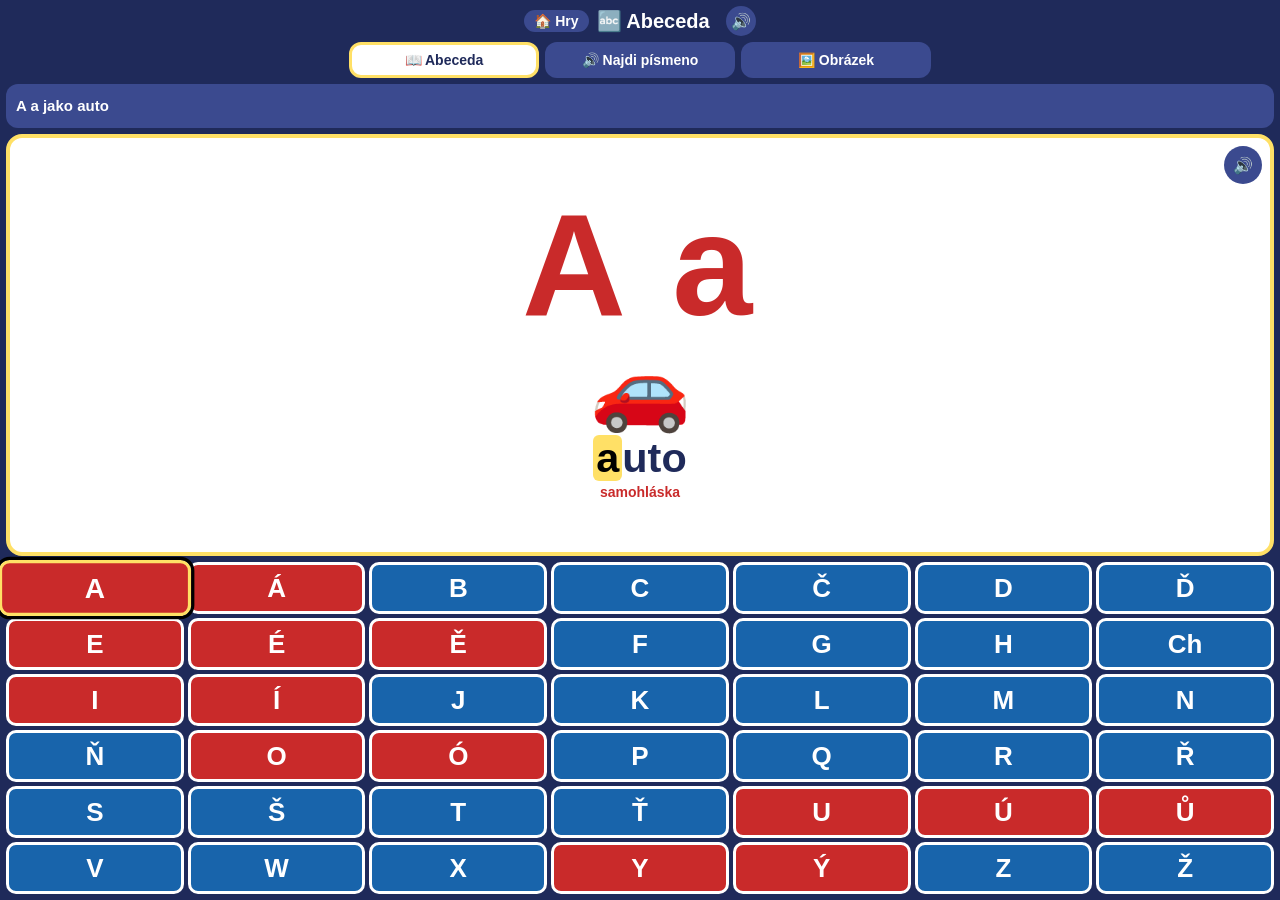
==== abeceda/index.html @ af2f3ff2 "Přidán rozcestník her a hry Abeceda a Psaní s českým hlasem." ====
<!DOCTYPE html>
<html lang="cs">
<head>
<meta charset="UTF-8">
<meta name="viewport" content="width=device-width, initial-scale=1, viewport-fit=cover">
<title>Abeceda</title>
<link rel="stylesheet" href="../spolecne/spolecne.css">
<style>
  main { flex: 1; min-height: 0; display: flex; flex-direction: column; gap: 6px; }
  #karta, #otazka {
    flex: 1; min-height: 0; background: #fff; color: #1f2a5a; border-radius: 16px; border: 4px solid #ffe066;
    display: flex; flex-direction: column; align-items: center; justify-content: center; gap: 2px; padding: 4px; position: relative; overflow: hidden;
  }
  #velkePismeno { font-size: min(16dvh, 24vw); line-height: 1.05; font-weight: bold; letter-spacing: .04em; }
  #velkePismeno.samo { color: #c92a2a; }
  #velkePismeno.souhl { color: #1864ab; }
  #obrazek { font-size: min(9dvh, 15vw); line-height: 1.1; }
  #slovo { font-size: min(4.6dvh, 8vw); font-weight: bold; }
  #slovo b { background: #ffe066; border-radius: 6px; padding: 0 3px; color: #000; }
  #druh { font-size: 14px; font-weight: bold; }
  #znovu { position: absolute; right: 8px; top: 8px; }

  #mrizka { flex: none; display: grid; grid-template-columns: repeat(7, 1fr); gap: 4px; }
  .dlazdice {
    border: 3px solid #fff; border-radius: 10px; height: clamp(34px, 6.3dvh, 52px); font-size: clamp(16px, 3.4dvh, 26px); font-weight: bold;
    font-family: inherit; color: #fff; cursor: pointer; padding: 0;
  }
  .dlazdice.samo { background: #c92a2a; }
  .dlazdice.souhl { background: #1864ab; }
  .dlazdice.vybrana { border-color: #ffe066; outline: 3px solid #000; transform: scale(1.08); z-index: 2; }

  #moznosti { flex: none; height: 42%; display: grid; grid-template-columns: 1fr 1fr; gap: 8px; }
  .moznost {
    border: 4px solid #fff; border-radius: 16px; font-size: min(14dvh, 22vw); font-weight: bold; font-family: inherit; color: #fff;
    cursor: pointer; background: #1864ab; box-shadow: 0 5px 0 rgba(0,0,0,.4);
  }
  .moznost:nth-child(2) { background: #c2255c; } .moznost:nth-child(3) { background: #2b8a3e; } .moznost:nth-child(4) { background: #d9480f; }
  .moznost:active { transform: translateY(4px); box-shadow: 0 1px 0 rgba(0,0,0,.4); }
  .moznost.spatne { animation: zatres .4s; opacity: .35; pointer-events: none; }
  .moznost.dobre { outline: 6px solid #ffe066; animation: pulz .5s 3; }
  #otazkaText { font-size: min(4.2dvh, 6.5vw); font-weight: bold; text-align: center; padding: 0 8px; }
  #reproduktor { font-size: min(14dvh, 22vw); background: none; border: none; cursor: pointer; color: inherit; line-height: 1; }
  .skryte { display: none !important; }
</style>
</head>
<body>
  <div id="top">
    <a class="domu" href="../">🏠 Hry</a>
    <h1>🔤 Abeceda</h1>
    <span class="hvezdy" id="hvezdy"></span>
    <button class="kulate" id="zvuk" title="Zvuk">🔊</button>
  </div>

  <div class="zalozky" id="zalozky">
    <button data-m="abeceda" class="aktivni">📖 Abeceda</button>
    <button data-m="najdi">🔊 Najdi písmeno</button>
    <button data-m="obrazek">🖼️ Obrázek</button>
  </div>

  <div id="hlaska">Klepni na písmeno a já ti ho přečtu.</div>

  <main>
    <section id="karta">
      <button class="kulate" id="znovu" title="Poslechnout znovu" style="width:38px;height:38px">🔊</button>
      <div id="velkePismeno"></div>
      <div id="obrazek"></div>
      <div id="slovo"></div>
      <div id="druh"></div>
    </section>
    <div id="mrizka"></div>

    <section id="otazka" class="skryte">
      <button id="reproduktor" title="Poslechnout znovu">🔊</button>
      <div id="otazkaText"></div>
    </section>
    <div id="moznosti" class="skryte"></div>
  </main>

<script src="../spolecne/spolecne.js"></script>
<script src="../spolecne/pismena.js"></script>
<script>
const $ = id => document.getElementById(id);
const SAMOHLASKY = new Set(["a","a2","e","e2","e3","i","i2","o","o2","u","u2","u3","y","y2"]);
const druhPismene = p => SAMOHLASKY.has(p.id) ? "samo" : "souhl";
const KOL = 10; // počet otázek v jednom kole

// nahrávky: karta_*, najdi_*, slovo_* + zpětná vazba
const jmena = ["ahoj", "spravne1", "spravne2", "spravne3", "spravne4", "zkus1", "zkus2", "otazka", "konec"];
PISMENA.forEach(p => { jmena.push("karta_" + p.id, "najdi_" + p.id); if (p.m3) jmena.push("slovo_" + p.id); });
Hry.nactiHlas("zvuky/", jmena);
Hry.nastavTlacitkoZvuku($("zvuk"));

let rezim = "abeceda", vybrane = null, kolo = 0, body = 0, spravnaOdpoved = null, zamceno = false, chyba = false;

function hlaska(t, cls = "") { const h = $("hlaska"); h.textContent = t; h.className = cls; }
const nahodne = (pole, n) => pole.slice().sort(() => Math.random() - .5).slice(0, n);

// ---------- Režim 1: procházení abecedy ----------
function sestavMrizku() {
  const m = $("mrizka"); m.innerHTML = "";
  PISMENA.forEach(p => {
    const b = document.createElement("button");
    b.className = "dlazdice " + druhPismene(p); b.id = "d_" + p.id; b.textContent = p.velke;
    b.onclick = () => ukazKartu(p, true);
    m.appendChild(b);
  });
}
function zvyraznene(p) {
  const s = p.slovo, i = s.toLowerCase().indexOf(p.male), d = p.male.length;
  return s.slice(0, i) + "<b>" + s.slice(i, i + d) + "</b>" + s.slice(i + d);
}
function ukazKartu(p, mluv) {
  vybrane = p;
  document.querySelectorAll(".dlazdice").forEach(d => d.classList.toggle("vybrana", d.id === "d_" + p.id));
  const v = $("velkePismeno");
  v.textContent = p.velke + " " + p.male; v.className = druhPismene(p);
  $("obrazek").textContent = p.emoji;
  $("slovo").innerHTML = zvyraznene(p);
  $("druh").textContent = (SAMOHLASKY.has(p.id) ? "samohláska" : "souhláska") + (p.kde === "uvnitr" ? " (ve slově)" : "");
  $("druh").style.color = SAMOHLASKY.has(p.id) ? "#c92a2a" : "#1864ab";
  hlaska(p.velke + " " + p.male + (p.kde === "zacatek" ? " jako " : " je ve slově ") + p.slovo);
  if (mluv) { Hry.zvuky.klik(); Hry.rekni("karta_" + p.id); }
}
$("znovu").onclick = () => { if (vybrane) Hry.rekni("karta_" + vybrane.id); };

// ---------- Režimy 2 a 3: hry ----------
function novaHra() {
  kolo = 0; body = 0;
  $("hvezdy").textContent = "";
  dalsiOtazka();
}
function dalsiOtazka() {
  if (kolo >= KOL) return konec();
  kolo++; zamceno = false; chyba = false;
  const zdroj = rezim === "obrazek" ? PISMENA.filter(p => p.m3) : PISMENA;
  const spravna = nahodne(zdroj, 1)[0];
  const spatne = nahodne(zdroj.filter(p => p.id !== spravna.id), 3);
  spravnaOdpoved = spravna;
  const mozn = $("moznosti"); mozn.innerHTML = "";
  nahodne([spravna, ...spatne], 4).forEach(p => {
    const b = document.createElement("button");
    b.className = "moznost"; b.textContent = p.velke + " " + p.male; b.dataset.id = p.id;
    b.onclick = () => odpoved(p, b);
    mozn.appendChild(b);
  });
  $("hvezdy").textContent = "⭐ " + body + "/" + KOL;
  if (rezim === "najdi") {
    $("reproduktor").textContent = "🔊";
    $("otazkaText").textContent = "Najdi písmeno, které slyšíš (" + kolo + "/" + KOL + ")";
    hlaska("Poslouchej a klepni na správné písmeno.");
  } else {
    $("reproduktor").textContent = spravna.emoji;
    $("otazkaText").textContent = "S jakým písmenem začíná tohle slovo? (" + kolo + "/" + KOL + ")";
    hlaska("Jaké písmeno je na začátku slova?");
  }
  prectiOtazku();
}
async function prectiOtazku() {
  if (!spravnaOdpoved) return;
  if (rezim === "najdi") Hry.rekni("najdi_" + spravnaOdpoved.id, { delay: 250 });
  else { await Hry.rekni("slovo_" + spravnaOdpoved.id, { delay: 250 }); if (!zamceno) Hry.rekni("otazka"); }
}
$("reproduktor").onclick = prectiOtazku;

async function odpoved(p, btn) {
  if (zamceno) return;
  if (p.id === spravnaOdpoved.id) {
    zamceno = true;
    btn.classList.add("dobre");
    if (!chyba) body++;
    $("hvezdy").textContent = "⭐ " + body + "/" + KOL;
    Hry.zvuky.spravne();
    hlaska("✔ " + p.velke + " " + p.male + (p.kde === "zacatek" ? " jako " : " je ve slově ") + p.slovo, "dobre");
    if (rezim === "obrazek") $("otazkaText").textContent = p.slovo;
    await Hry.rekni("karta_" + p.id, { delay: 300 });
    await Hry.sleep(400);
    dalsiOtazka();
  } else {
    chyba = true;
    btn.classList.add("spatne");
    Hry.zvuky.spatne();
    hlaska("To není ono. Zkus to znovu!", "spatne");
    await Hry.rekni("zkus", { delay: 250 });
    if (!zamceno) prectiOtazku();
  }
}
function konec() {
  zamceno = true;
  const vse = body === KOL;
  hlaska("Hotovo! Máš " + body + " z " + KOL + " hvězdiček. Zahraj si znovu!", "dobre");
  Hry.zvuky.fanfara();
  Hry.oslava(vse, vse ? "🏆 Bezchybně! 🏆" : "🎉 Hotovo! 🎉");
  Hry.rekni("konec", { delay: 1200 });
  $("moznosti").innerHTML = '<button class="tlacitko" style="grid-column:1/3;font-size:24px" id="znovuHrat">🔄 Hrát znovu</button>';
  $("znovuHrat").onclick = () => { Hry.uklidOslavu(); novaHra(); };
}

// ---------- Přepínání režimů ----------
function nastavRezim(r) {
  rezim = r; Hry.zastav(); Hry.uklidOslavu(); spravnaOdpoved = null;
  document.querySelectorAll("#zalozky button").forEach(b => b.classList.toggle("aktivni", b.dataset.m === r));
  const abeceda = r === "abeceda";
  $("karta").classList.toggle("skryte", !abeceda); $("mrizka").classList.toggle("skryte", !abeceda);
  $("otazka").classList.toggle("skryte", abeceda); $("moznosti").classList.toggle("skryte", abeceda);
  if (abeceda) { $("hvezdy").textContent = ""; hlaska("Klepni na písmeno a já ti ho přečtu."); ukazKartu(vybrane || PISMENA[0], false); }
  else novaHra();
}
document.querySelectorAll("#zalozky button").forEach(b => b.onclick = () => { Hry.zvuky.klik(); nastavRezim(b.dataset.m); });

// uvítání při prvním dotyku (prohlížeč povolí zvuk až po dotyku)
let pozdraveno = false;
window.addEventListener("pointerdown", () => { if (pozdraveno) return; pozdraveno = true; if (rezim === "abeceda" && vybrane && vybrane.id === "a") Hry.rekni("ahoj", { delay: 600 }); });

sestavMrizku(); nastavRezim("abeceda");
</script>
</body>
</html>
---- spolecne/spolecne.css ----
/* Společný vzhled her: tmavě modré pozadí, velký kontrast pro projektor, vše se vejde na jednu obrazovku. */
* { box-sizing: border-box; -webkit-tap-highlight-color: transparent; }
html, body { height: 100%; }
body {
  margin: 0; font-family: "Trebuchet MS", "Comic Sans MS", sans-serif;
  background: #1f2a5a; color: #fff; height: 100dvh; overflow: hidden;
  display: flex; flex-direction: column; padding: 6px; gap: 6px;
  user-select: none; touch-action: manipulation;
}
a { color: inherit; }
#top { display: flex; gap: 8px; align-items: center; justify-content: center; flex-wrap: wrap; flex: none; }
#top h1 { margin: 0; font-size: 20px; }
.domu { text-decoration: none; background: #3b4a8f; border-radius: 14px; padding: 3px 10px; font-size: 14px; font-weight: bold; }
.hvezdy { font-size: 14px; letter-spacing: 1px; }
.kulate { width: 30px; height: 30px; border-radius: 50%; border: none; background: #3b4a8f; color: #fff; font-size: 16px; cursor: pointer; padding: 0; }
.tlacitko {
  border: none; border-radius: 12px; padding: 9px 8px; font-size: 16px; font-family: inherit; font-weight: bold;
  cursor: pointer; color: #fff; background: #5f3dc4; box-shadow: 0 3px 0 rgba(0,0,0,.35);
}
.tlacitko:active { transform: translateY(3px); box-shadow: 0 0 0 rgba(0,0,0,.35); }
.tlacitko:disabled { opacity: .45; cursor: not-allowed; }
.zalozky { display: flex; gap: 6px; justify-content: center; flex: none; }
.zalozky button {
  flex: 1; max-width: 190px; border: 3px solid transparent; border-radius: 12px; padding: 7px 4px; font-size: 14px;
  font-family: inherit; font-weight: bold; background: #3b4a8f; color: #fff; cursor: pointer;
}
.zalozky button.aktivni { background: #fff; color: #1f2a5a; border-color: #ffe066; }
#hlaska { height: 44px; font-size: 15px; font-weight: bold; line-height: 1.15; background: #3b4a8f; border-radius: 12px; padding: 4px 10px; display: flex; align-items: center; overflow: hidden; flex: none; }
#hlaska.dobre { background: #2b8a3e; }
#hlaska.spatne { background: #b02525; }

#confetti { position: fixed; inset: 0; width: 100%; height: 100%; pointer-events: none; z-index: 50; }
#banner {
  position: fixed; left: 50%; top: 32%; transform: translate(-50%, -50%) scale(0); z-index: 60; pointer-events: none;
  font-size: clamp(30px, 10vw, 76px); font-weight: bold; text-align: center; white-space: nowrap;
  color: #fff; text-shadow: 0 4px 0 #d9480f, 0 0 24px #ffd43b, 0 0 8px #000; opacity: 0;
}
#banner.show { animation: vyskoc 2.6s ease-out forwards; }
@keyframes vyskoc {
  0% { transform: translate(-50%, -50%) scale(0) rotate(-10deg); opacity: 0; }
  15% { transform: translate(-50%, -50%) scale(1.25) rotate(4deg); opacity: 1; }
  25% { transform: translate(-50%, -50%) scale(1) rotate(0); }
  80% { transform: translate(-50%, -50%) scale(1.05); opacity: 1; }
  100% { transform: translate(-50%, -60%) scale(1); opacity: 0; }
}
@keyframes zatres { 0%,100% { transform: translateX(0); } 25% { transform: translateX(-6px); } 75% { transform: translateX(6px); } }
@keyframes pulz { 0%,100% { transform: scale(.94); } 50% { transform: scale(1.04); } }
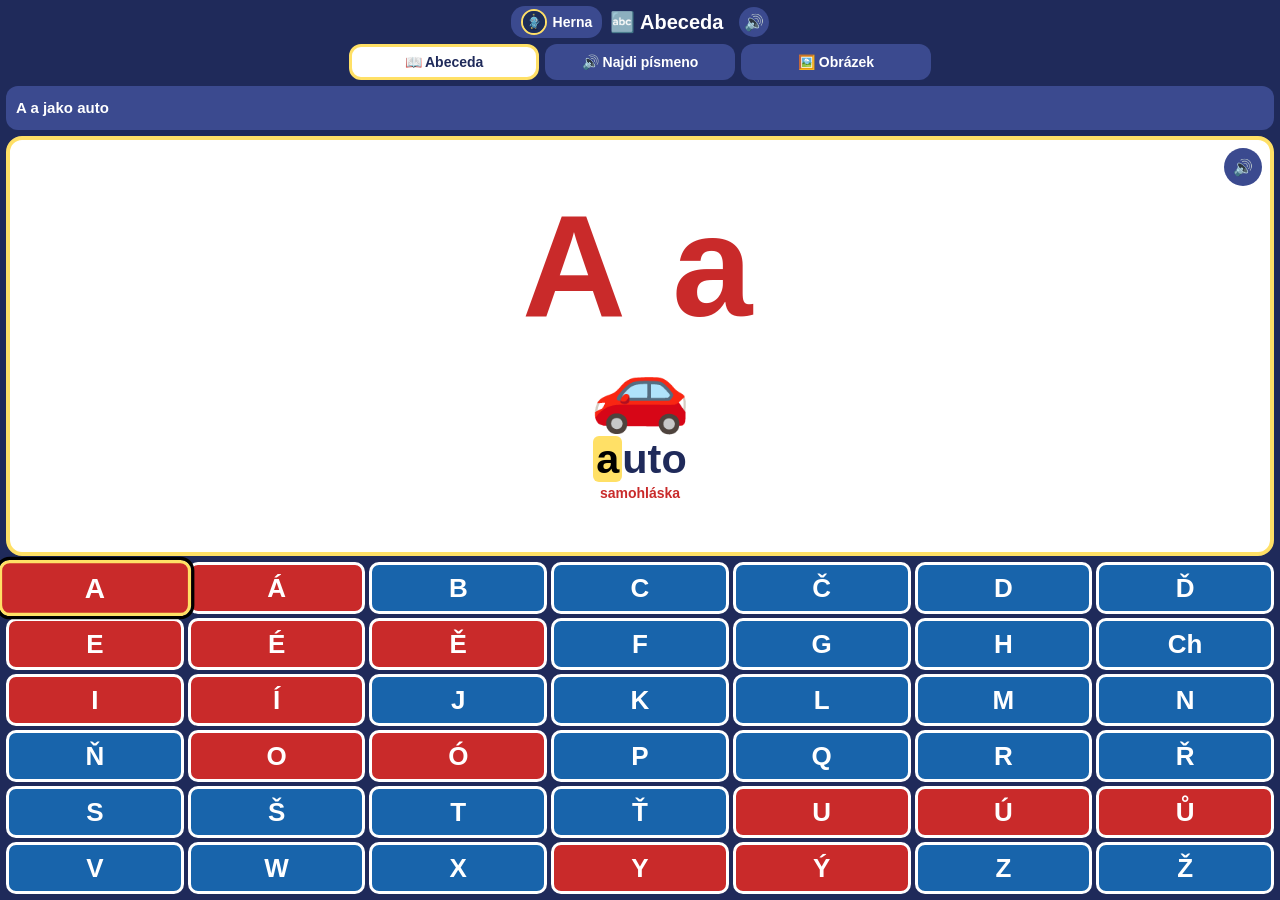
==== commit 066aef53: "Repozitář je přejmenovaný na Bobíkova herna a robot Bobík je maskotem celého webu." ====
--- a/abeceda/index.html
+++ b/abeceda/index.html
@@ -3,7 +3,10 @@
 <head>
 <meta charset="UTF-8">
 <meta name="viewport" content="width=device-width, initial-scale=1, viewport-fit=cover">
-<title>Abeceda</title>
+<title>Abeceda | Bobíkova herna</title>
+<link rel="icon" type="image/png" href="../obrazky/bobik-ikona.png">
+<link rel="apple-touch-icon" href="../obrazky/bobik-ikona.png">
+
 <link rel="stylesheet" href="../spolecne/spolecne.css">
 <style>
   main { flex: 1; min-height: 0; display: flex; flex-direction: column; gap: 6px; }
@@ -45,7 +48,7 @@
 </head>
 <body>
   <div id="top">
-    <a class="domu" href="../">🏠 Hry</a>
+    <a class="domu" href="../"><img class="logo" src="../obrazky/bobik.jpg" alt=""> Herna</a>
     <h1>🔤 Abeceda</h1>
     <span class="hvezdy" id="hvezdy"></span>
     <button class="kulate" id="zvuk" title="Zvuk">🔊</button>
--- a/spolecne/spolecne.css
+++ b/spolecne/spolecne.css
@@ -10,7 +10,7 @@
 a { color: inherit; }
 #top { display: flex; gap: 8px; align-items: center; justify-content: center; flex-wrap: wrap; flex: none; }
 #top h1 { margin: 0; font-size: 20px; }
-.domu { text-decoration: none; background: #3b4a8f; border-radius: 14px; padding: 3px 10px; font-size: 14px; font-weight: bold; }
+.domu { display: inline-flex; align-items: center; gap: 6px; text-decoration: none; background: #3b4a8f; border-radius: 14px; padding: 3px 10px; font-size: 14px; font-weight: bold; }
 .hvezdy { font-size: 14px; letter-spacing: 1px; }
 .kulate { width: 30px; height: 30px; border-radius: 50%; border: none; background: #3b4a8f; color: #fff; font-size: 16px; cursor: pointer; padding: 0; }
 .tlacitko {
@@ -45,3 +45,5 @@
 }
 @keyframes zatres { 0%,100% { transform: translateX(0); } 25% { transform: translateX(-6px); } 75% { transform: translateX(6px); } }
 @keyframes pulz { 0%,100% { transform: scale(.94); } 50% { transform: scale(1.04); } }
+
+.domu .logo { height: 26px; width: 26px; border-radius: 50%; border: 2px solid #ffe066; object-fit: cover; }
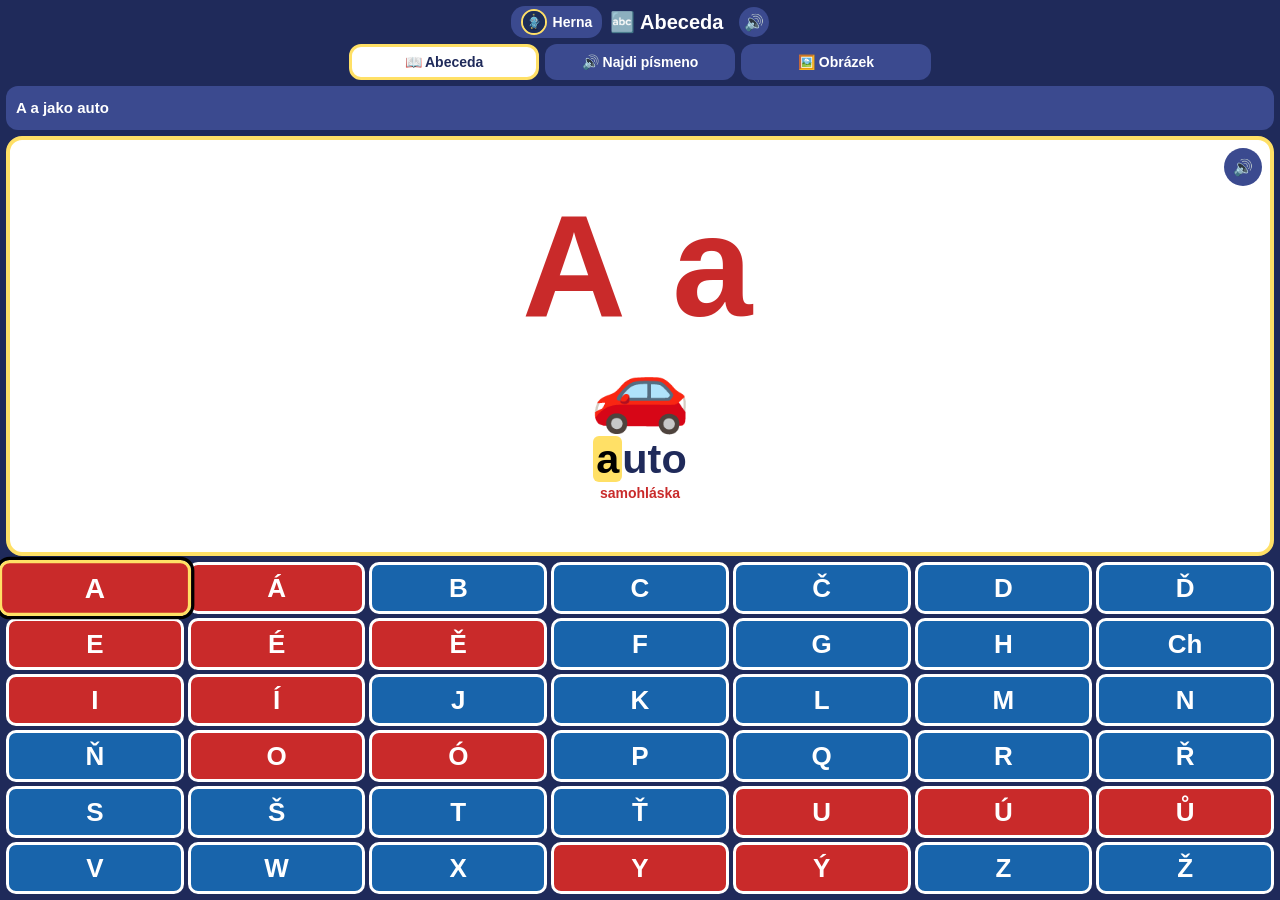
==== commit 57a73273: "Odkazy mezi stránkami míří přímo na index.html, takže fungují i při otevření souboru z disku." ====
--- a/abeceda/index.html
+++ b/abeceda/index.html
@@ -48,7 +48,7 @@
 </head>
 <body>
   <div id="top">
-    <a class="domu" href="../"><img class="logo" src="../obrazky/bobik.jpg" alt=""> Herna</a>
+    <a class="domu" href="../index.html"><img class="logo" src="../obrazky/bobik.jpg" alt=""> Herna</a>
     <h1>🔤 Abeceda</h1>
     <span class="hvezdy" id="hvezdy"></span>
     <button class="kulate" id="zvuk" title="Zvuk">🔊</button>
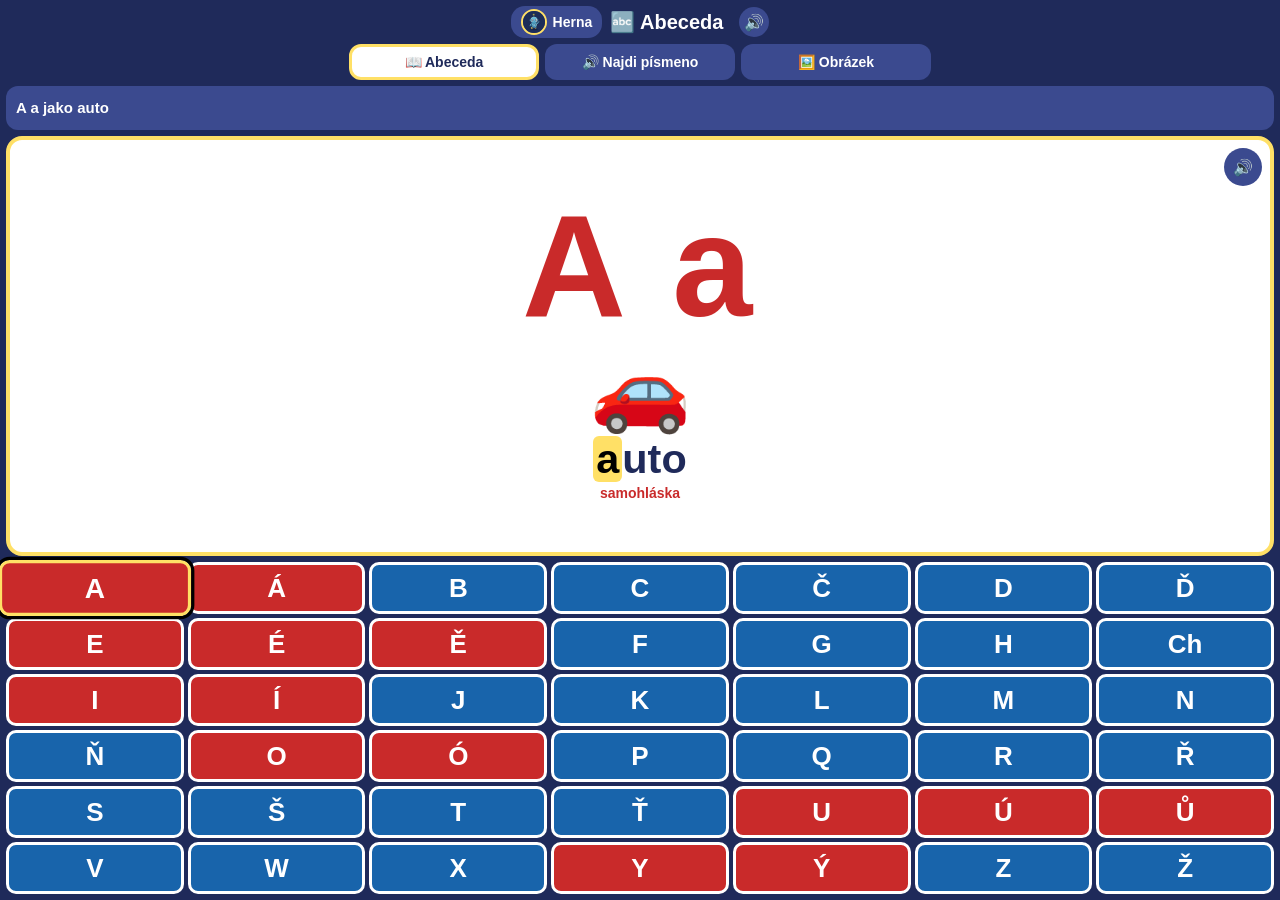
==== commit 3b861d76: "Hlas se načítá až ve chvíli potřeby jedním přehrávačem, takže hra naskočí hned a písmena už nezní vš" ====
--- a/abeceda/index.html
+++ b/abeceda/index.html
@@ -212,7 +212,7 @@
 
 // uvítání při prvním dotyku (prohlížeč povolí zvuk až po dotyku)
 let pozdraveno = false;
-window.addEventListener("pointerdown", () => { if (pozdraveno) return; pozdraveno = true; if (rezim === "abeceda" && vybrane && vybrane.id === "a") Hry.rekni("ahoj", { delay: 600 }); });
+window.addEventListener("pointerdown", e => { if (pozdraveno) return; pozdraveno = true; if (e.target.closest && e.target.closest("button")) return; if (rezim === "abeceda" && vybrane && vybrane.id === "a") Hry.rekni("ahoj", { delay: 600 }); });
 
 sestavMrizku(); nastavRezim("abeceda");
 </script>
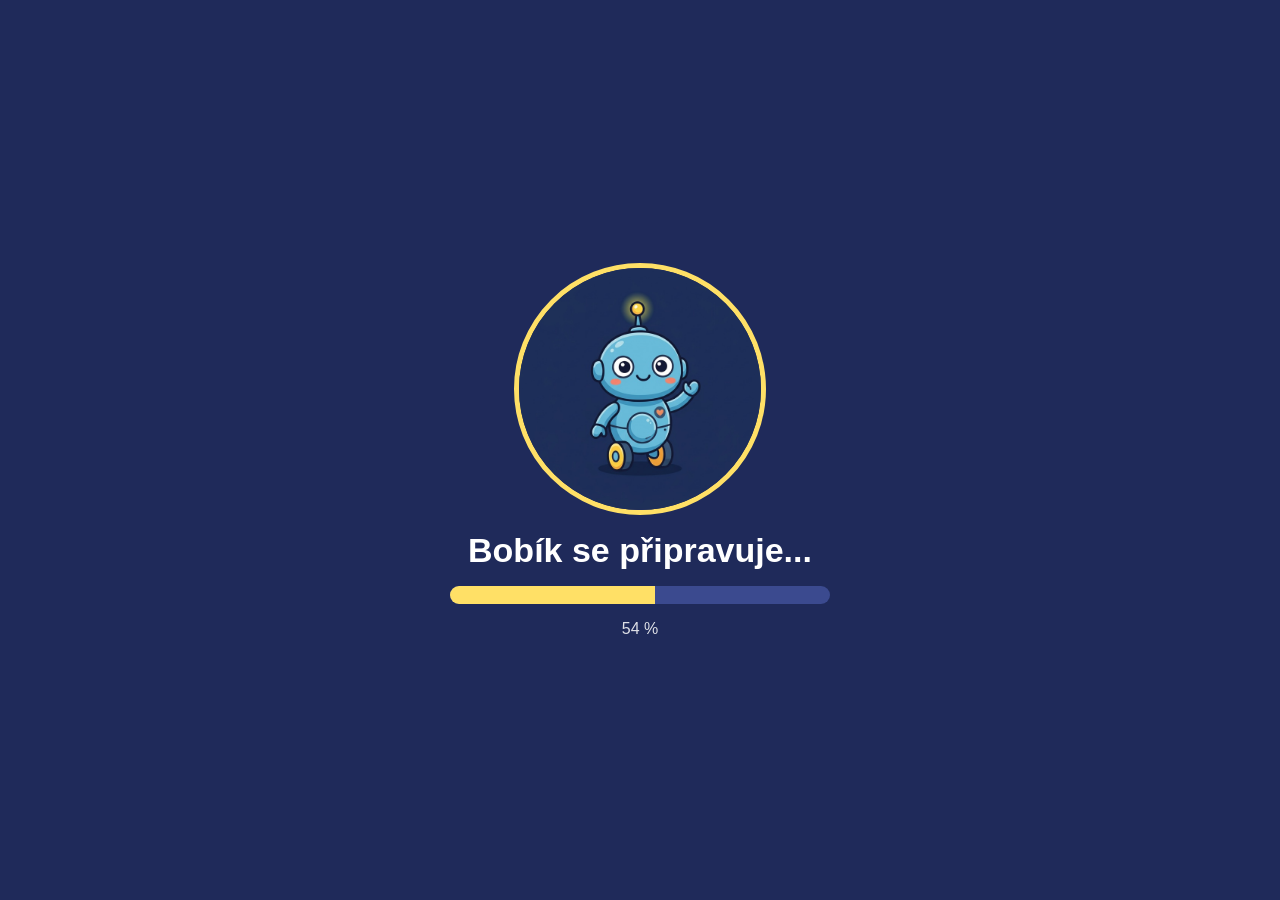
==== commit a121180a: "Všechny hry se nejdřív načtou pod obrazovkou s ukazatelem a hlasy se uloží do mezipaměti prohlížeče." ====
--- a/abeceda/index.html
+++ b/abeceda/index.html
@@ -90,7 +90,7 @@
 // nahrávky: karta_*, najdi_*, slovo_* + zpětná vazba
 const jmena = ["ahoj", "spravne1", "spravne2", "spravne3", "spravne4", "zkus1", "zkus2", "otazka", "konec"];
 PISMENA.forEach(p => { jmena.push("karta_" + p.id, "najdi_" + p.id); if (p.m3) jmena.push("slovo_" + p.id); });
-Hry.nactiHlas("zvuky/", jmena);
+Hry.nactiHlas("zvuky/", jmena).then(() => Hry.rekni("ahoj", { delay: 200 }));
 Hry.nastavTlacitkoZvuku($("zvuk"));
 
 let rezim = "abeceda", vybrane = null, kolo = 0, body = 0, spravnaOdpoved = null, zamceno = false, chyba = false;
@@ -210,10 +210,6 @@
 }
 document.querySelectorAll("#zalozky button").forEach(b => b.onclick = () => { Hry.zvuky.klik(); nastavRezim(b.dataset.m); });
 
-// uvítání při prvním dotyku (prohlížeč povolí zvuk až po dotyku)
-let pozdraveno = false;
-window.addEventListener("pointerdown", e => { if (pozdraveno) return; pozdraveno = true; if (e.target.closest && e.target.closest("button")) return; if (rezim === "abeceda" && vybrane && vybrane.id === "a") Hry.rekni("ahoj", { delay: 600 }); });
-
 sestavMrizku(); nastavRezim("abeceda");
 </script>
 </body>
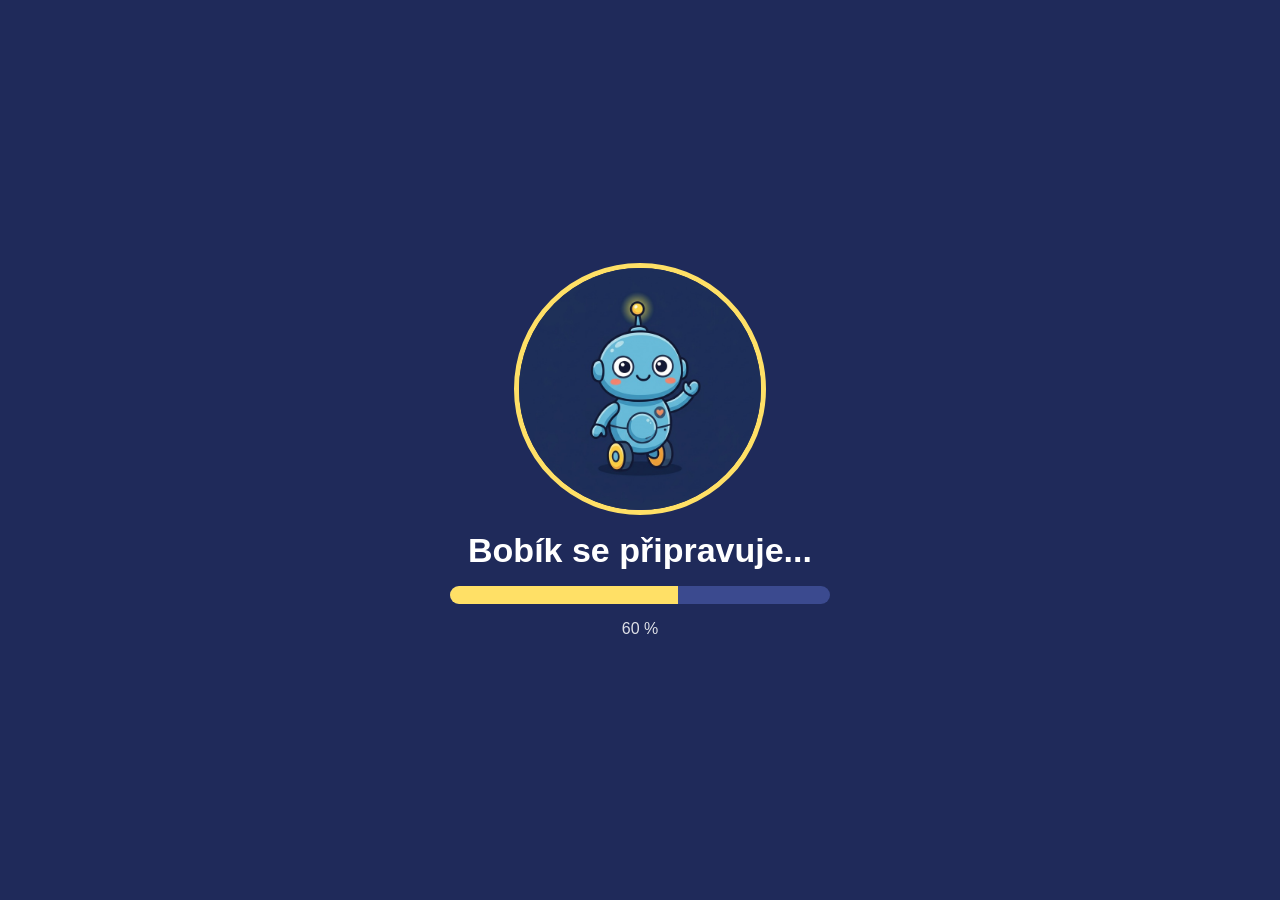
==== commit e7559b03: "Klidná hudba je ve společném modulu a hraje ve všech hrách kromě Taxíku." ====
--- a/abeceda/index.html
+++ b/abeceda/index.html
@@ -90,7 +90,7 @@
 // nahrávky: karta_*, najdi_*, slovo_* + zpětná vazba
 const jmena = ["ahoj", "spravne1", "spravne2", "spravne3", "spravne4", "zkus1", "zkus2", "otazka", "konec"];
 PISMENA.forEach(p => { jmena.push("karta_" + p.id, "najdi_" + p.id); if (p.m3) jmena.push("slovo_" + p.id); });
-Hry.nactiHlas("zvuky/", jmena).then(() => Hry.rekni("ahoj", { delay: 200 }));
+Hry.nactiHlas("zvuky/", jmena, { hudba: 1 }).then(() => Hry.rekni("ahoj", { delay: 200 }));
 Hry.nastavTlacitkoZvuku($("zvuk"));
 
 let rezim = "abeceda", vybrane = null, kolo = 0, body = 0, spravnaOdpoved = null, zamceno = false, chyba = false;
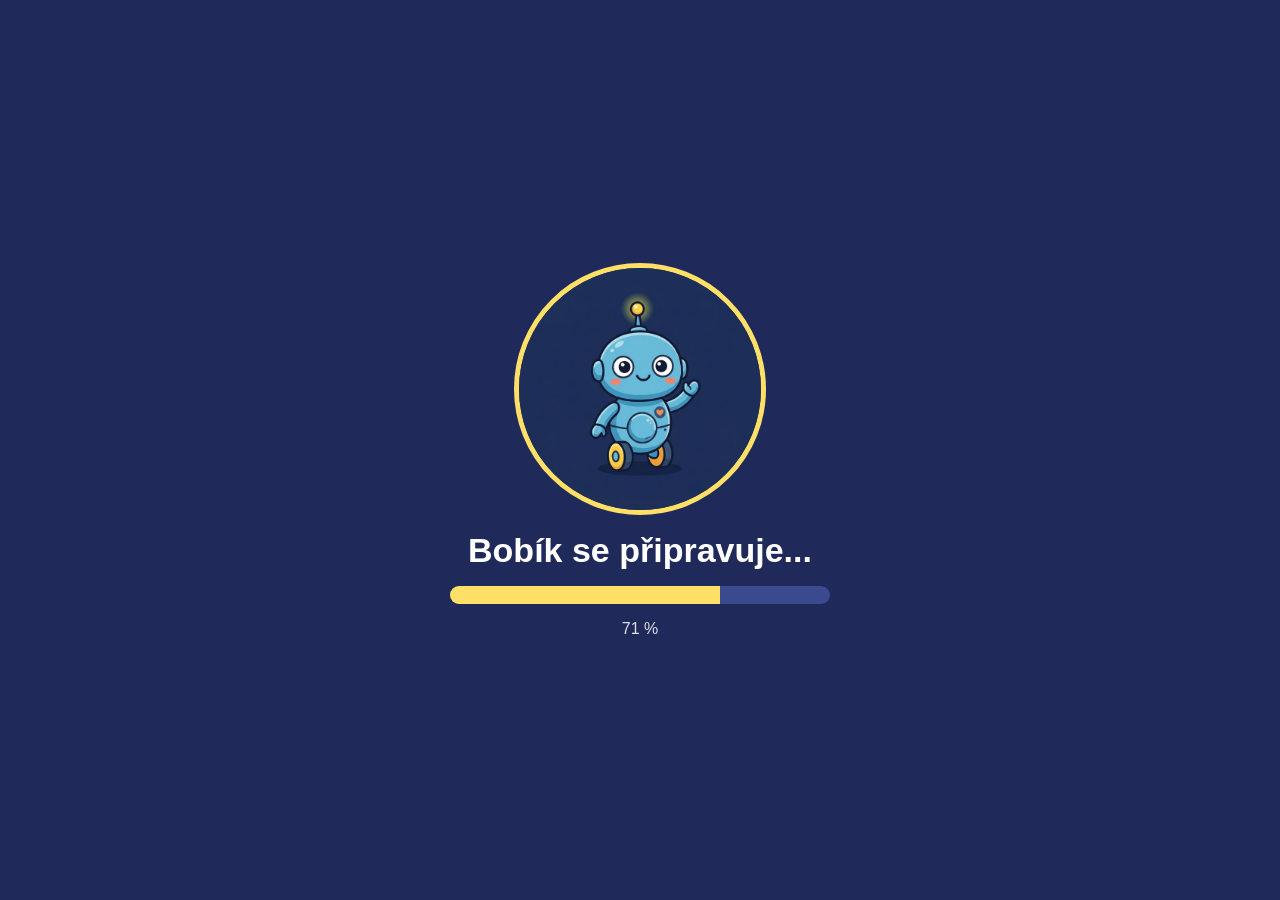
==== commit 1ead04db: "Každá hra má vlastní hudební náladu s jiným tempem, zvukem a akordy." ====
--- a/abeceda/index.html
+++ b/abeceda/index.html
@@ -90,7 +90,7 @@
 // nahrávky: karta_*, najdi_*, slovo_* + zpětná vazba
 const jmena = ["ahoj", "spravne1", "spravne2", "spravne3", "spravne4", "zkus1", "zkus2", "otazka", "konec"];
 PISMENA.forEach(p => { jmena.push("karta_" + p.id, "najdi_" + p.id); if (p.m3) jmena.push("slovo_" + p.id); });
-Hry.nactiHlas("zvuky/", jmena, { hudba: 1 }).then(() => Hry.rekni("ahoj", { delay: 200 }));
+Hry.nactiHlas("zvuky/", jmena, { hudba: "abeceda" }).then(() => Hry.rekni("ahoj", { delay: 200 }));
 Hry.nastavTlacitkoZvuku($("zvuk"));
 
 let rezim = "abeceda", vybrane = null, kolo = 0, body = 0, spravnaOdpoved = null, zamceno = false, chyba = false;
